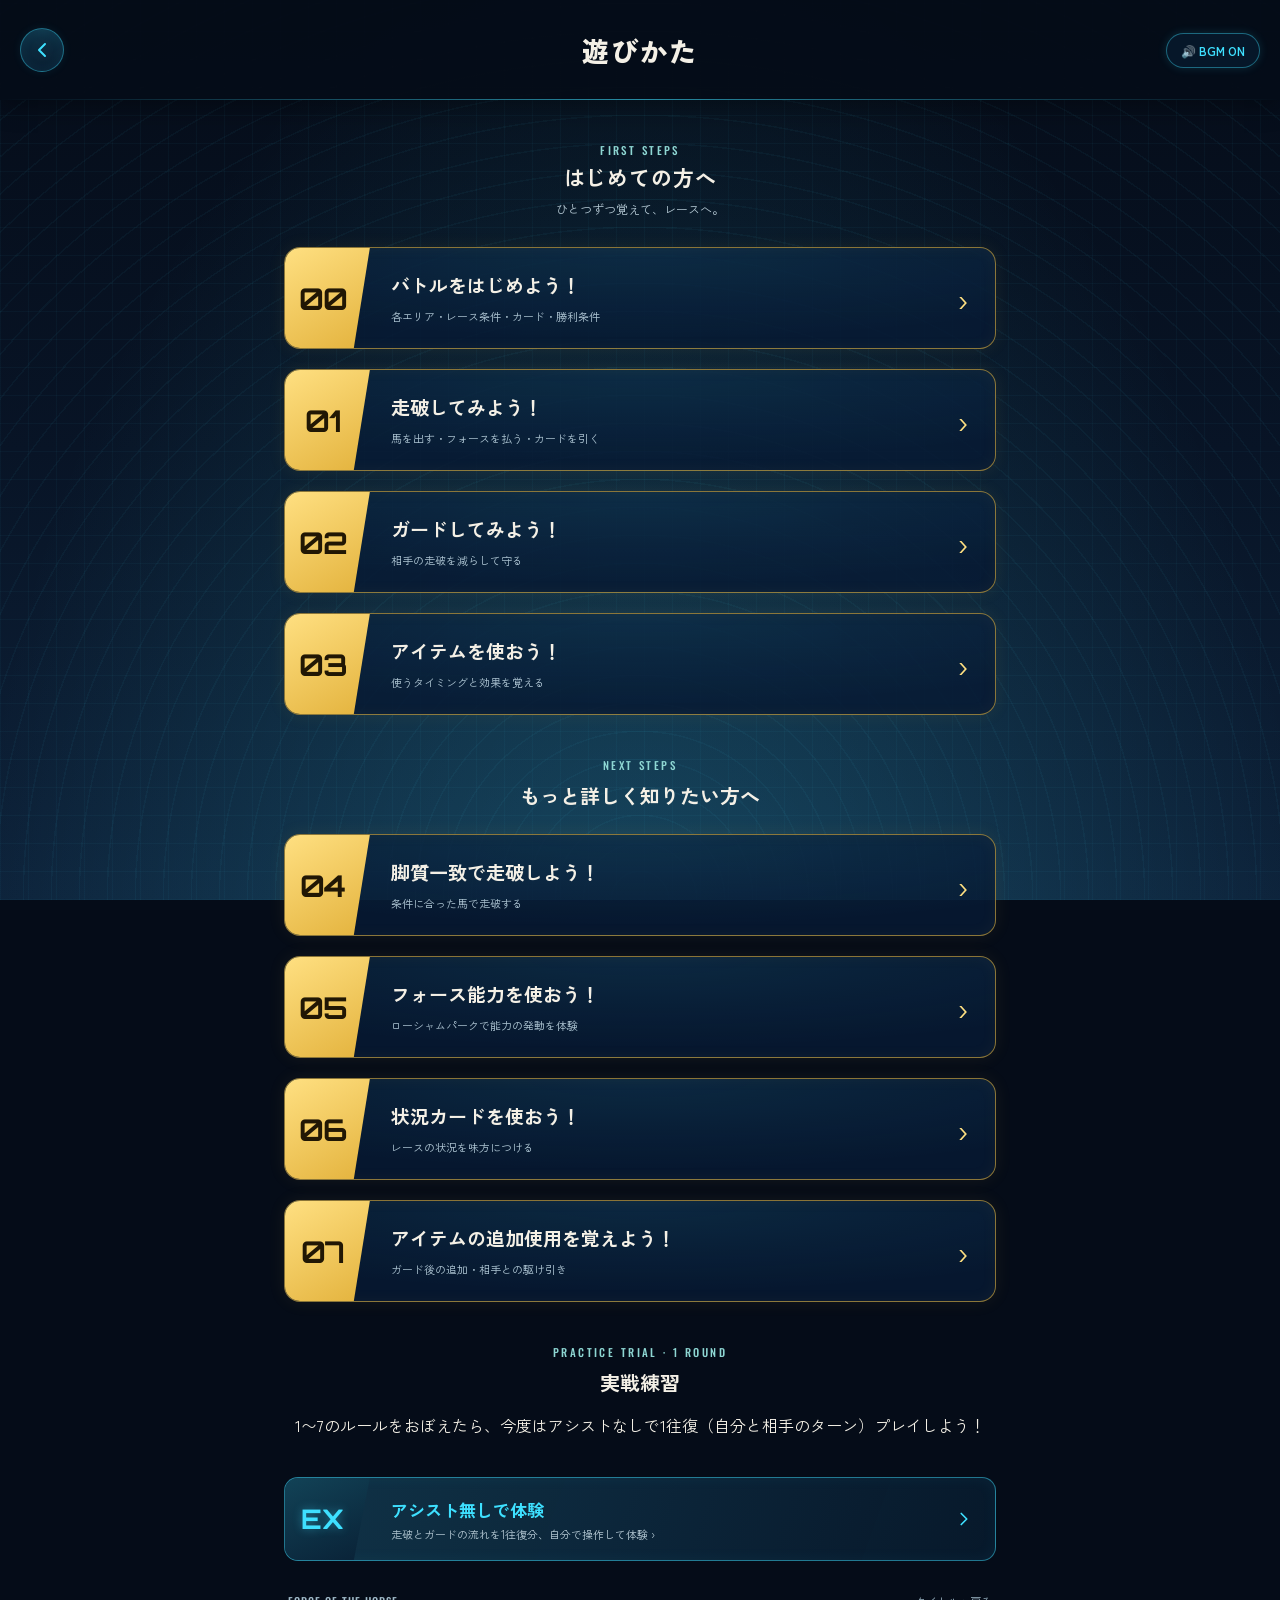
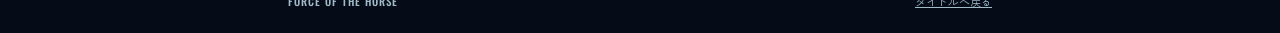
==== lessons.html @ b82bfff3 "feat: 実戦練習ボタンのバッジ内アイコンをレッスンカード連動の英字ロゴ【EX】に更新" ====
<!DOCTYPE html>
<html lang="ja">
<head>
  <!-- Google tag (gtag.js) -->
  <script async src="https://www.googletagmanager.com/gtag/js?id=G-0Z00J732MD"></script>
  <script>
    window.dataLayer = window.dataLayer || [];
    function gtag(){dataLayer.push(arguments);}
    gtag('js', new Date());

    gtag('config', 'G-0Z00J732MD');
  </script>
  <meta charset="UTF-8">
  <meta name="viewport" content="width=device-width, initial-scale=1, viewport-fit=cover">
  <meta name="robots" content="noindex, nofollow">
    <title>遊びかた — FORCE OF THE HORSE</title>
  <meta name="description" content="実名馬レースバトルカードゲーム「FORCE OF THE HORSE」をシュミレーターで体験しよう。">

  <!-- Favicon -->
  <link rel="icon" href="https://force-of-the-horse.com/wp-content/themes/foth/favicon.ico">
  <link rel="shortcut icon" href="https://force-of-the-horse.com/wp-content/themes/foth/favicon.ico" type="image/x-icon">

  <!-- OGP / Social Meta -->
  <meta property="og:type" content="website">
  <meta property="og:title" content="FORCE OF THE HORSE — CARD & STRATEGY SIMULATION">
  <meta property="og:description" content="実名馬レースバトルカードゲーム「FORCE OF THE HORSE」をシュミレーターで体験しよう。">
  <meta property="og:image" content="https://force-of-the-horse.com/wp-content/themes/foth/ogp.jpg">
  <meta property="og:site_name" content="FORCE OF THE HORSE">
  <meta name="twitter:card" content="summary_large_image">
  <meta name="twitter:title" content="FORCE OF THE HORSE — CARD & STRATEGY SIMULATION">
  <meta name="twitter:description" content="実名馬レースバトルカードゲーム「FORCE OF THE HORSE」をシュミレーターで体験しよう。">
  <meta name="twitter:image" content="https://force-of-the-horse.com/wp-content/themes/foth/ogp.jpg">
  <link rel="preconnect" href="https://fonts.googleapis.com">
  <link rel="preconnect" href="https://fonts.gstatic.com" crossorigin>
  <link href="https://fonts.googleapis.com/css2?family=Orbitron:wght@700&family=Oswald:wght@500;600&family=Zen+Kaku+Gothic+New:wght@400;500;700;900&display=swap" rel="stylesheet">
  <link rel="stylesheet" href="lessons.css?v=20261106_single">
</head>
<body>
  <header class="lesson-header">
    <a class="lesson-home" href="index.html" aria-label="タイトルへ戻る">
      <svg viewBox="0 0 24 24" aria-hidden="true"><path d="m15 6-6 6 6 6" /></svg>
    </a>
    <h1>遊びかた</h1>
    <button class="lesson-bgm-toggle" id="lessonBgmToggle" type="button" aria-label="BGM切り替え" title="BGMをOFFにする">🔊 BGM ON</button>
  </header>
  <main class="lesson-main">
    <section aria-labelledby="lesson-heading">
      <div class="lesson-intro">
        <p class="lesson-eyebrow">FIRST STEPS</p>
        <h2 id="lesson-heading">はじめての方へ</h2>
        <p>ひとつずつ覚えて、レースへ。</p>
      </div>
      <ol class="lesson-list" start="0">
        <li>
          <a class="lesson-card lesson-card-ready" href="tutorial.html?lesson=intro">
            <span class="lesson-number" aria-hidden="true">00</span>
            <span class="lesson-copy"><span class="lesson-title">バトルをはじめよう！</span><span class="lesson-detail">各エリア・レース条件・カード・勝利条件</span></span>
            <span class="lesson-arrow" aria-hidden="true">›</span>
          </a>
        </li>
        <li>
          <a class="lesson-card lesson-card-ready" href="tutorial.html?lesson=run">
            <span class="lesson-number" aria-hidden="true">01</span>
            <span class="lesson-copy"><span class="lesson-title">走破してみよう！</span><span class="lesson-detail">馬を出す・フォースを払う・カードを引く</span></span>
            <span class="lesson-arrow" aria-hidden="true">›</span>
          </a>
        </li>
        <li>
          <a class="lesson-card lesson-card-ready" href="tutorial.html?lesson=guard">
            <span class="lesson-number" aria-hidden="true">02</span>
            <span class="lesson-copy"><span class="lesson-title">ガードしてみよう！</span><span class="lesson-detail">相手の走破を減らして守る</span></span>
            <span class="lesson-arrow" aria-hidden="true">›</span>
          </a>
        </li>
        <li>
          <a class="lesson-card lesson-card-ready" href="tutorial.html?lesson=items">
            <span class="lesson-number" aria-hidden="true">03</span>
            <span class="lesson-copy"><span class="lesson-title">アイテムを使おう！</span><span class="lesson-detail">使うタイミングと効果を覚える</span></span>
            <span class="lesson-arrow" aria-hidden="true">›</span>
          </a>
        </li>
      </ol>
    </section>
    <section class="lesson-advanced" aria-labelledby="lesson-advanced-heading">
      <div class="lesson-section-heading">
        <p class="lesson-eyebrow">NEXT STEPS</p>
        <h2 id="lesson-advanced-heading">もっと詳しく知りたい方へ</h2>
      </div>
      <ol class="lesson-list" start="4">
        <li>
          <a class="lesson-card lesson-card-ready" href="tutorial.html?lesson=style">
            <span class="lesson-number" aria-hidden="true">04</span>
            <span class="lesson-copy"><span class="lesson-title">脚質一致で走破しよう！</span><span class="lesson-detail">条件に合った馬で走破する</span></span>
            <span class="lesson-arrow" aria-hidden="true">›</span>
          </a>
        </li>
        <li>
          <a class="lesson-card lesson-card-ready" href="tutorial.html?lesson=ability">
            <span class="lesson-number" aria-hidden="true">05</span>
            <span class="lesson-copy"><span class="lesson-title">フォース能力を使おう！</span><span class="lesson-detail">ローシャムパークで能力の発動を体験</span></span>
            <span class="lesson-arrow" aria-hidden="true">›</span>
          </a>
        </li>
        <li>
          <a class="lesson-card lesson-card-ready" href="tutorial.html?lesson=situation">
            <span class="lesson-number" aria-hidden="true">06</span>
            <span class="lesson-copy"><span class="lesson-title">状況カードを使おう！</span><span class="lesson-detail">レースの状況を味方につける</span></span>
            <span class="lesson-arrow" aria-hidden="true">›</span>
          </a>
        </li>
        <li>
          <a class="lesson-card lesson-card-ready" href="tutorial.html?lesson=responses">
            <span class="lesson-number" aria-hidden="true">07</span>
            <span class="lesson-copy"><span class="lesson-title">アイテムの追加使用を覚えよう！</span><span class="lesson-detail">ガード後の追加・相手との駆け引き</span></span>
            <span class="lesson-arrow" aria-hidden="true">›</span>
          </a>
        </li>
      </ol>
    </section>
    <section class="lesson-advanced lesson-freeplay-section" aria-labelledby="lesson-freeplay-heading">
      <div class="lesson-section-heading">
        <p class="lesson-eyebrow">PRACTICE TRIAL · 1 ROUND</p>
        <h2 id="lesson-freeplay-heading">実戦練習</h2>
        <p>1〜7のルールをおぼえたら、今度はアシストなしで1往復（自分と相手のターン）プレイしよう！</p>
      </div>
      <div class="lesson-freeplay-container">
        <a class="lesson-manual" href="tutorial.html?mode=manual" title="1〜7のルールをおぼえたら、今度はアシストなしで1往復（自分と相手のターン）プレイしよう！">
          <span class="lesson-number" aria-hidden="true">EX</span>
          <span>
            <strong>アシスト無しで体験</strong>
            <small>走破とガードの流れを1往復分、自分で操作して体験 ›</small>
          </span>
          <svg class="lesson-manual-arrow" viewBox="0 0 24 24" aria-hidden="true">
            <path d="m9 18 6-6-6-6"></path>
          </svg>
        </a>
      </div>
    </section>
    <footer class="lesson-footer"><span>FORCE OF THE HORSE</span><a href="index.html">タイトルへ戻る</a></footer>
  </main>

  <audio id="bgmAudio" loop preload="auto">
    <source src="audio/Cyber_Gallop_Overdrive.mp3" type="audio/mpeg">
    <source src="Cyber_Gallop_Overdrive.mp3" type="audio/mpeg">
  </audio>

  <script>
    (function () {
      'use strict';
      const bgm = document.getElementById('bgmAudio');
      const btn = document.getElementById('lessonBgmToggle');
      const BGM_SRC = 'audio/Cyber_Gallop_Overdrive.mp3';

      function isBgmEnabled() {
        try {
          return localStorage.getItem('foth_bgm_enabled') !== 'false';
        } catch (e) {
          return true;
        }
      }

      function saveBgmTime() {
        try {
          if (bgm && bgm.currentTime > 0) {
            sessionStorage.setItem('foth_bgm_time', String(bgm.currentTime));
            sessionStorage.setItem('foth_bgm_time_original', String(bgm.currentTime));
          }
        } catch (e) {}
      }

      function restoreBgmTime() {
        try {
          const savedTime = sessionStorage.getItem('foth_bgm_time') || sessionStorage.getItem('foth_bgm_time_original');
          if (savedTime && bgm) {
            const t = parseFloat(savedTime);
            if (isFinite(t) && t >= 0 && Math.abs(bgm.currentTime - t) > 1) {
              bgm.currentTime = t;
            }
          }
        } catch (e) {}
      }

      function updateUI() {
        const enabled = isBgmEnabled();
        if (btn) {
          btn.textContent = enabled ? '🔊 BGM ON' : '🔇 BGM OFF';
          btn.classList.toggle('is-off', !enabled);
          btn.title = enabled ? 'BGMをOFFにする' : 'BGMをONにする';
          btn.setAttribute('aria-pressed', enabled ? 'true' : 'false');
        }
      }

      function startBGM() {
        if (!bgm) return;
        if (!isBgmEnabled()) {
          if (!bgm.paused) bgm.pause();
          return;
        }
        if (bgm.paused) {
          restoreBgmTime();
          bgm.volume = 0.45;
          bgm.play().catch(function () {});
        }
      }

      if (bgm) {
        bgm.src = BGM_SRC;
        bgm.volume = 0.45;
        bgm.addEventListener('loadedmetadata', restoreBgmTime);
        bgm.addEventListener('timeupdate', saveBgmTime);
      }
      window.addEventListener('beforeunload', saveBgmTime);
      window.addEventListener('pagehide', saveBgmTime);

      document.querySelectorAll('a').forEach(function (link) {
        link.addEventListener('click', saveBgmTime);
      });

      updateUI();
      startBGM();

      document.addEventListener('click', function init() {
        if (isBgmEnabled()) {
          startBGM();
        }
        document.removeEventListener('click', init);
      }, { once: true });

      if (btn) {
        btn.addEventListener('click', function () {
          const next = !isBgmEnabled();
          try { localStorage.setItem('foth_bgm_enabled', next ? 'true' : 'false'); } catch (e) {}
          updateUI();
          if (next) {
            startBGM();
          } else if (bgm) {
            saveBgmTime();
            bgm.pause();
          }
        });
      }
    })();
  </script>
</body>
</html>
---- lessons.css ----
:root {
  color-scheme: dark;
  --rail: #f4f0e6;
  --cyan: #3ee0ff;
  --gold: #ffe082;
  font-family: 'Zen Kaku Gothic New', sans-serif;
  color: var(--rail);
  background: #050c18;
}

* { box-sizing: border-box; }
body {
  margin: 0;
  min-width: 280px;
  min-height: 100dvh;
  background:
    radial-gradient(ellipse at 50% 120%, rgba(62, 224, 255, .22), transparent 75%),
    repeating-radial-gradient(circle at 50% 100%, rgba(62, 224, 255, .04) 0 1.5px, transparent 1.5px 28px),
    repeating-linear-gradient(0deg, rgba(62, 224, 255, .035) 0 1px, transparent 1px 28px),
    repeating-linear-gradient(90deg, rgba(62, 224, 255, .035) 0 1px, transparent 1px 28px),
    linear-gradient(180deg, #050c18, #081426 50%, #0d223a);
  background-attachment: fixed;
}
a { color: inherit; }
button { font: inherit; }
.lesson-header {
  position: relative;
  display: flex;
  align-items: center;
  justify-content: center;
  min-height: 100px;
  padding: calc(22px + env(safe-area-inset-top, 0px)) 24px 22px;
  background: rgba(5, 12, 24, .94);
  box-shadow: 0 6px 24px #0005;
}
.lesson-header::after {
  content: '';
  position: absolute;
  inset: auto 0 0;
  height: 1px;
  background: linear-gradient(90deg, transparent, #3ee0ff99, transparent);
}
.lesson-header h1 { margin: 0; font-size: 27px; font-weight: 900; letter-spacing: .08em; color: var(--rail); }
.lesson-bgm-toggle {
  position: absolute;
  right: max(20px, env(safe-area-inset-right, 0px));
  display: flex;
  align-items: center;
  justify-content: center;
  padding: 8px 14px;
  font-size: 12px;
  font-weight: 700;
  border-radius: 20px;
  border: 1px solid rgba(62, 224, 255, 0.4);
  background: rgba(8, 26, 45, 0.85);
  color: var(--cyan);
  cursor: pointer;
  transition: all .2s;
  box-shadow: 0 0 10px rgba(62, 224, 255, 0.15);
}
.lesson-bgm-toggle:hover {
  border-color: var(--cyan);
  box-shadow: 0 0 14px rgba(62, 224, 255, 0.35);
}
.lesson-bgm-toggle.is-off {
  color: #8899aa;
  border-color: rgba(255, 255, 255, 0.2);
  background: rgba(10, 16, 25, 0.7);
  box-shadow: none;
}
@media (max-width: 480px) {
  .lesson-bgm-toggle {
    padding: 6px 10px;
    font-size: 11px;
  }
}

.lesson-home {
  position: absolute;
  left: max(20px, env(safe-area-inset-left, 0px));
  display: grid;
  place-items: center;
  width: 44px;
  height: 44px;
  border: 1px solid #3ee0ff66;
  border-radius: 50%;
  background: radial-gradient(circle at 50% 0, #3ee0ff22, transparent), #081a2d;
  color: var(--cyan);
  box-shadow: inset 0 0 12px #3ee0ff15, 0 0 10px #3ee0ff15;
  text-decoration: none;
}
.lesson-home svg {
  display: block;
  width: 24px;
  height: 24px;
  fill: none;
  stroke: currentColor;
  stroke-width: 2;
  stroke-linecap: round;
  stroke-linejoin: round;
}
.lesson-manual {
  position: relative;
  isolation: isolate;
  overflow: hidden;
  display: flex;
  align-items: center;
  gap: 16px;
  min-height: 84px;
  padding: 16px 20px 16px 106px;
  margin-top: 36px;
  margin-bottom: 28px;
  border: 1px solid #3ee0ff77;
  border-radius: 14px;
  background: linear-gradient(110deg, #103348, #081a2de6);
  box-shadow: inset 0 0 16px #3ee0ff0d;
  text-decoration: none;
  transition: border-color .18s, background .18s;
}
.lesson-manual .lesson-number {
  position: absolute;
  inset: -1px auto -1px -1px;
  display: grid;
  place-items: center;
  width: 86px;
  padding-right: 8px;
  clip-path: polygon(0 0, 100% 0, 81% 100%, 0 100%);
  background: linear-gradient(155deg, #124357, #092136);
  color: var(--cyan);
  font: 700 27px/1 'Orbitron', sans-serif;
  letter-spacing: .02em;
  text-shadow: 0 0 10px #3ee0ff66;
}
.lesson-freeplay-container {
  display: grid;
}
.lesson-freeplay-container .lesson-manual {
  margin-top: 0;
  margin-bottom: 0;
}
.lesson-manual > span:not(.lesson-number) { display: grid; gap: 4px; min-width: 0; }
.lesson-manual strong { font-size: 17px; color: var(--cyan); }
.lesson-manual small { font-size: 11px; color: #b4c8d3; }
.lesson-manual svg { flex: none; fill: none; stroke: var(--cyan); stroke-width: 1.8; stroke-linecap: round; stroke-linejoin: round; }
.lesson-manual-icon { width: 32px; height: 32px; }
.lesson-manual-arrow { width: 22px; height: 22px; margin-left: auto; }
.lesson-manual:hover { border-color: var(--cyan); background: linear-gradient(110deg, #174558, #0b2339); }
.lesson-manual:hover .lesson-number {
  background: linear-gradient(155deg, #18526d, #0d3049);
}
.lesson-brand { position: absolute; right: 24px; font: 700 15px 'Orbitron', sans-serif; letter-spacing: .15em; color: var(--cyan); text-shadow: 0 0 10px #3ee0ff55; }
.lesson-main {
  max-width: 760px;
  margin: 0 auto;
  padding: 0 24px calc(24px + env(safe-area-inset-bottom, 0px));
}
.lesson-intro { padding: 34px 0 30px; text-align: center; }
.lesson-eyebrow { margin: 8px 0 4px; font: 500 11px 'Oswald', sans-serif; letter-spacing: .22em; color: #8ed7d3; }
.lesson-intro h2 { margin: 0; font-size: 21px; font-weight: 700; letter-spacing: .04em; }
.lesson-intro > p:last-child { margin: 8px 0 0; font-size: 12px; color: #b4c8d3; }
.lesson-list { display: grid; gap: 20px; list-style: none; margin: 0; padding: 0; }
.lesson-advanced { margin-top: 42px; }
.lesson-section-heading { padding: 0 0 24px; text-align: center; }
.lesson-section-heading h2 { margin: 8px 0 0; font-size: 20px; font-weight: 700; }
.lesson-card {
  position: relative;
  isolation: isolate;
  display: flex;
  align-items: center;
  width: 100%;
  min-height: 102px;
  padding: 18px 72px 18px 106px;
  overflow: hidden;
  border: 1px solid #3ee0ff55;
  border-radius: 16px;
  background: radial-gradient(120% 140% at 50% 0%, #3ee0ff16, transparent 65%), rgba(8, 26, 52, .85);
  box-shadow: inset 0 0 16px #3ee0ff0d, 0 6px 16px #0004;
  text-align: left;
  text-decoration: none;
}
.lesson-number {
  position: absolute;
  inset: -1px auto -1px -1px;
  display: grid;
  place-items: center;
  width: 86px;
  padding-right: 8px;
  clip-path: polygon(0 0, 100% 0, 81% 100%, 0 100%);
  background: linear-gradient(155deg, #124357, #092136);
  color: var(--cyan);
  font: 700 30px 'Orbitron', sans-serif;
  text-shadow: 0 0 10px #3ee0ff66;
  letter-spacing: -.02em;
}
.lesson-copy { position: relative; z-index: 1; display: grid; gap: 7px; min-width: 0; }
.lesson-title { font-size: 19px; font-weight: 700; line-height: 1.5; }
.lesson-detail { font-size: 11px; line-height: 1.65; color: #aec5d3; }
.lesson-arrow { position: absolute; right: 27px; font-size: 31px; color: var(--gold); }
.lesson-card-ready { border-color: #e3b23c99; box-shadow: inset 0 0 16px #e3b23c0c, 0 0 18px #e3b23c14; transition: transform .18s, box-shadow .18s; }
.lesson-card-ready .lesson-number { color: #211704; background: linear-gradient(150deg, #ffe082, #e3b23c); text-shadow: none; }
.lesson-card-ready:hover { transform: translateY(-2px); box-shadow: 0 0 24px #e3b23c33; }
.lesson-card:disabled { color: #c1d0d9; cursor: default; }
.lesson-status { position: absolute; right: 20px; padding: 4px 8px; border: 1px solid #3ee0ff33; border-radius: 20px; background: #050c1855; color: #a1bbc9; font-size: 10px; white-space: nowrap; }
.lesson-footer { display: flex; align-items: center; justify-content: space-between; gap: 20px; padding: 32px 4px 0; color: #a1bbc9; font-size: 11px; }
.lesson-footer > span { font: 500 11px 'Oswald', sans-serif; letter-spacing: .09em; }
a:focus-visible { outline: 3px solid var(--cyan); outline-offset: 5px; }
@media (max-width: 480px) {
  .lesson-header { min-height: 86px; }
  .lesson-header h1 { font-size: 24px; }
  .lesson-brand { display: none; }
  .lesson-main { padding-left: 20px; padding-right: 20px; }
  .lesson-intro { padding-top: 28px; padding-bottom: 26px; }
  .lesson-card { min-height: 92px; padding: 16px 54px 16px 76px; }
  .lesson-number { width: 65px; font-size: 24px; }
  .lesson-manual { min-height: 74px; padding: 14px 16px 14px 78px; }
  .lesson-manual .lesson-number { width: 65px; padding-right: 6px; font-size: 21px; }
  .lesson-manual-icon { width: 26px; height: 26px; }
  .lesson-manual strong { font-size: 15px; }
  .lesson-manual small { font-size: 10px; }
  .lesson-title { font-size: 15px; }
  .lesson-detail { font-size: 10px; }
  .lesson-status { right: 12px; padding: 3px 5px; font-size: 9px; }
  .lesson-list { gap: 17px; }
  .lesson-arrow { right: 21px; }
}
@media (prefers-reduced-motion: reduce) {
  .lesson-card-ready { transition: none; }
}
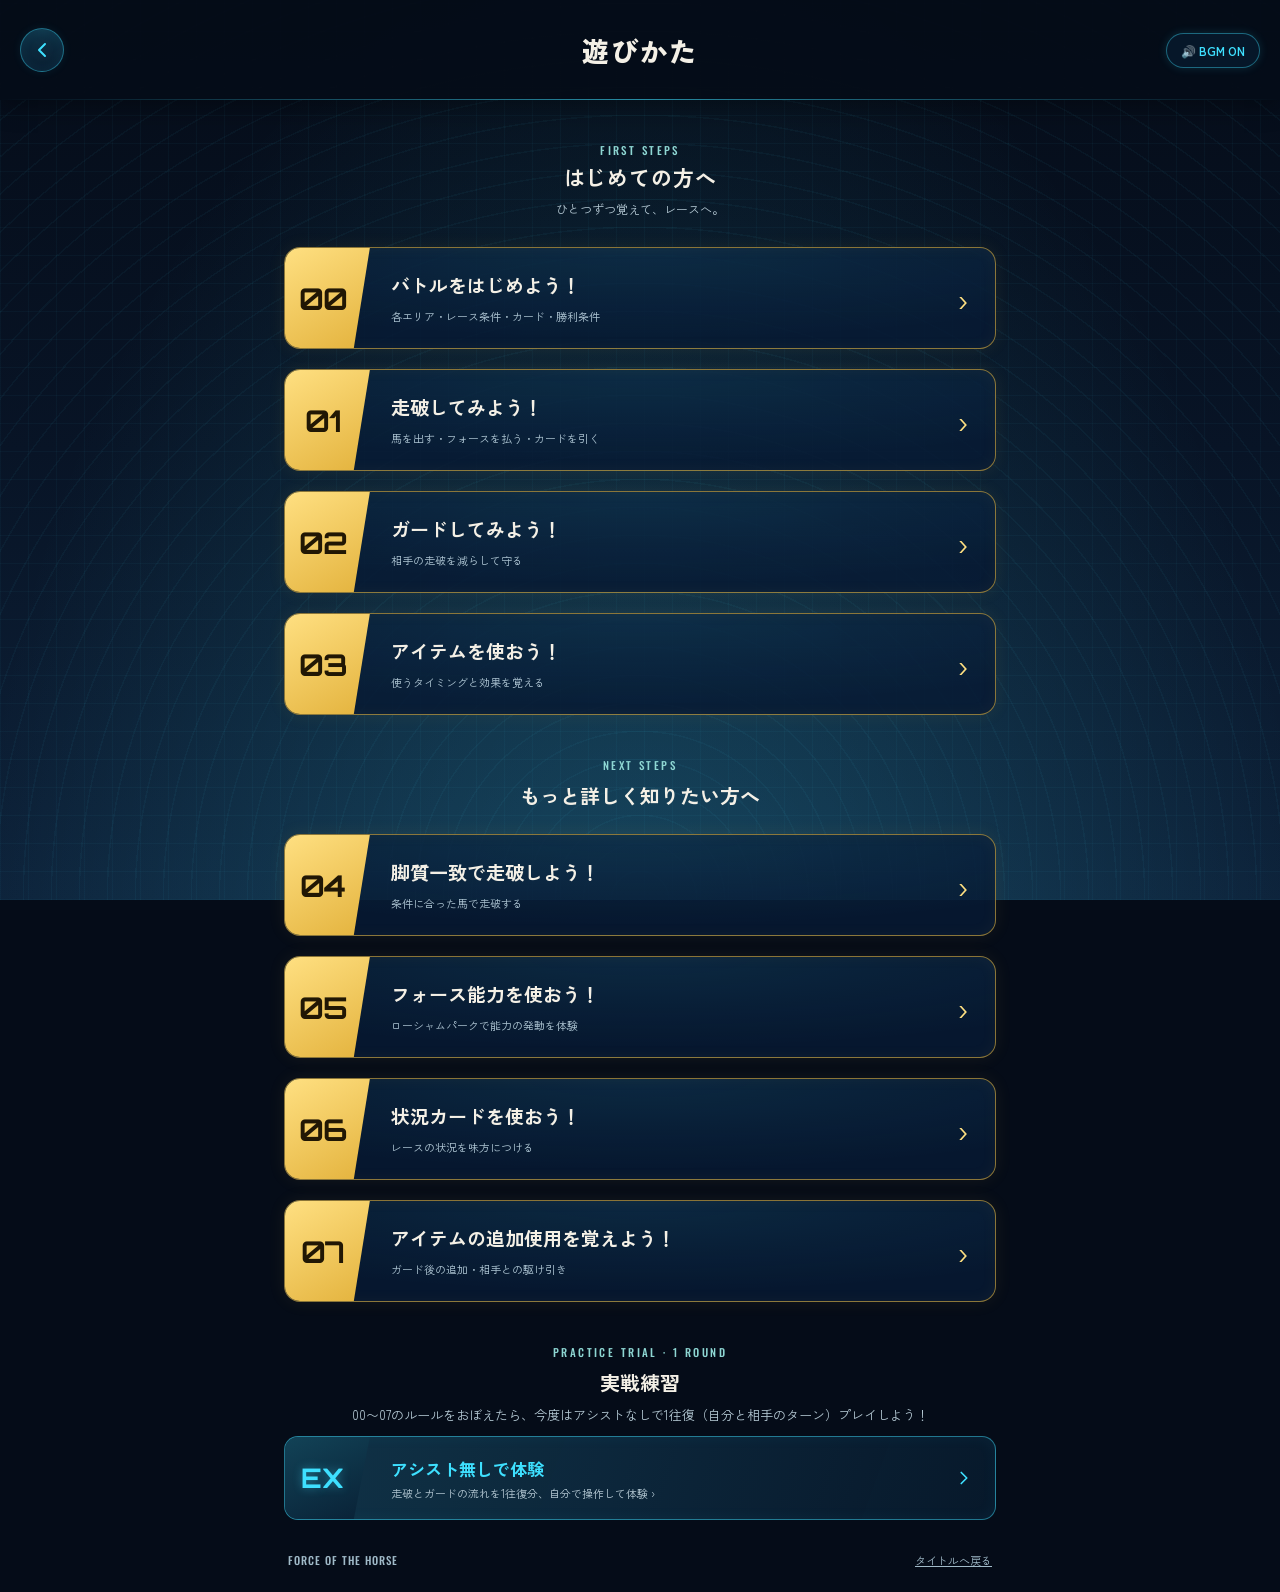
==== commit 5fcc0d43: "fix: 実戦練習の説明文を「00〜07のルールをおぼえたら〜」に更新" ====
--- a/lessons.html
+++ b/lessons.html
@@ -121,10 +121,10 @@
       <div class="lesson-section-heading">
         <p class="lesson-eyebrow">PRACTICE TRIAL · 1 ROUND</p>
         <h2 id="lesson-freeplay-heading">実戦練習</h2>
-        <p>1〜7のルールをおぼえたら、今度はアシストなしで1往復（自分と相手のターン）プレイしよう！</p>
+        <p>00〜07のルールをおぼえたら、今度はアシストなしで1往復（自分と相手のターン）プレイしよう！</p>
       </div>
       <div class="lesson-freeplay-container">
-        <a class="lesson-manual" href="tutorial.html?mode=manual" title="1〜7のルールをおぼえたら、今度はアシストなしで1往復（自分と相手のターン）プレイしよう！">
+        <a class="lesson-manual" href="tutorial.html?mode=manual" title="00〜07のルールをおぼえたら、今度はアシストなしで1往復（自分と相手のターン）プレイしよう！">
           <span class="lesson-number" aria-hidden="true">EX</span>
           <span>
             <strong>アシスト無しで体験</strong>
--- a/lessons.css
+++ b/lessons.css
@@ -137,6 +137,15 @@
 .lesson-freeplay-container .lesson-manual {
   margin-top: 0;
   margin-bottom: 0;
+}
+.lesson-freeplay-section .lesson-section-heading {
+  padding-bottom: 12px;
+}
+.lesson-freeplay-section .lesson-section-heading p:last-child {
+  margin-top: 8px;
+  margin-bottom: 0;
+  font-size: 13px;
+  color: #b4c8d3;
 }
 .lesson-manual > span:not(.lesson-number) { display: grid; gap: 4px; min-width: 0; }
 .lesson-manual strong { font-size: 17px; color: var(--cyan); }
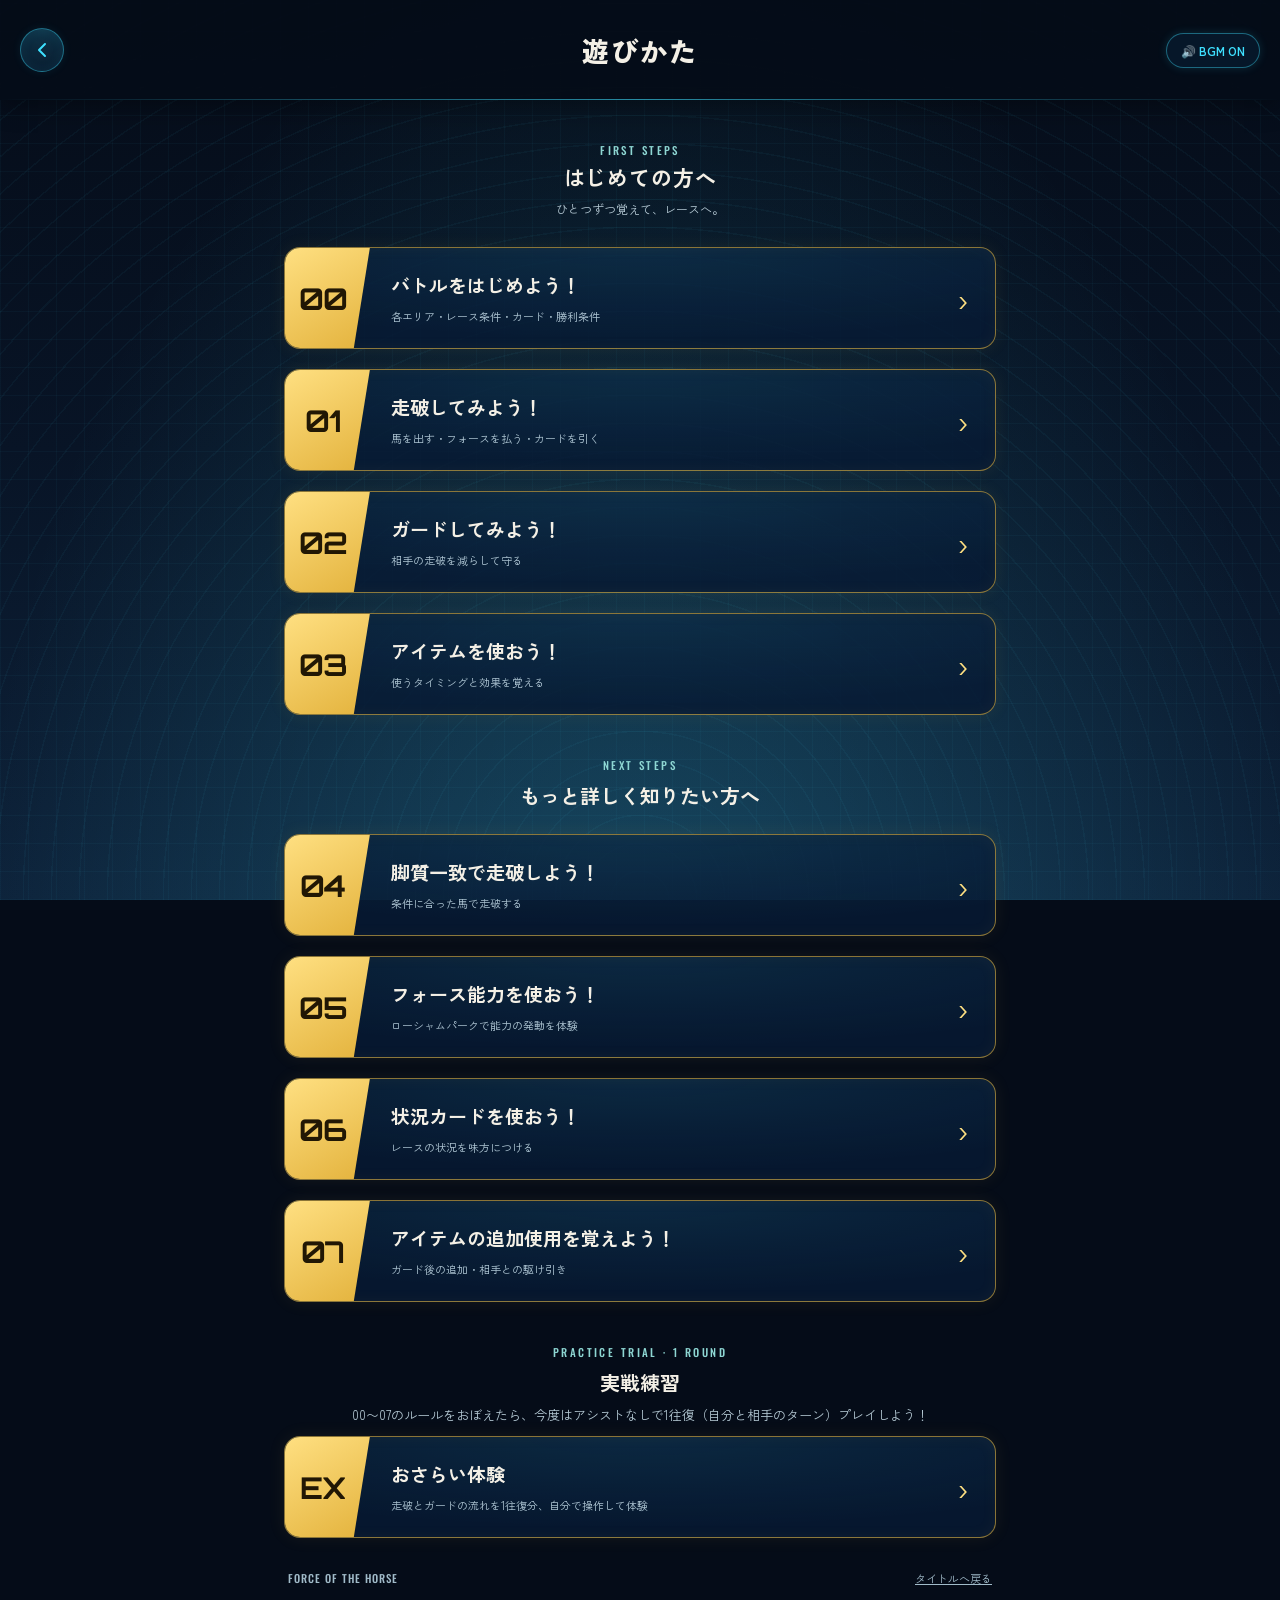
==== commit 055ae817: "feat: EX枠を00〜07と同じ色合い(ゴールド・同一カードスタイル)に統一し、見出しを「おさらい体験」に更新" ====
--- a/lessons.html
+++ b/lessons.html
@@ -124,15 +124,13 @@
         <p>00〜07のルールをおぼえたら、今度はアシストなしで1往復（自分と相手のターン）プレイしよう！</p>
       </div>
       <div class="lesson-freeplay-container">
-        <a class="lesson-manual" href="tutorial.html?mode=manual" title="00〜07のルールをおぼえたら、今度はアシストなしで1往復（自分と相手のターン）プレイしよう！">
+        <a class="lesson-card lesson-card-ready" href="tutorial.html?mode=manual" title="00〜07のルールをおぼえたら、今度はアシストなしで1往復（自分と相手のターン）プレイしよう！">
           <span class="lesson-number" aria-hidden="true">EX</span>
-          <span>
-            <strong>アシスト無しで体験</strong>
-            <small>走破とガードの流れを1往復分、自分で操作して体験 ›</small>
+          <span class="lesson-copy">
+            <span class="lesson-title">おさらい体験</span>
+            <span class="lesson-detail">走破とガードの流れを1往復分、自分で操作して体験</span>
           </span>
-          <svg class="lesson-manual-arrow" viewBox="0 0 24 24" aria-hidden="true">
-            <path d="m9 18 6-6-6-6"></path>
-          </svg>
+          <span class="lesson-arrow" aria-hidden="true">›</span>
         </a>
       </div>
     </section>
--- a/lessons.css
+++ b/lessons.css
@@ -99,44 +99,8 @@
   stroke-linecap: round;
   stroke-linejoin: round;
 }
-.lesson-manual {
-  position: relative;
-  isolation: isolate;
-  overflow: hidden;
-  display: flex;
-  align-items: center;
-  gap: 16px;
-  min-height: 84px;
-  padding: 16px 20px 16px 106px;
-  margin-top: 36px;
-  margin-bottom: 28px;
-  border: 1px solid #3ee0ff77;
-  border-radius: 14px;
-  background: linear-gradient(110deg, #103348, #081a2de6);
-  box-shadow: inset 0 0 16px #3ee0ff0d;
-  text-decoration: none;
-  transition: border-color .18s, background .18s;
-}
-.lesson-manual .lesson-number {
-  position: absolute;
-  inset: -1px auto -1px -1px;
-  display: grid;
-  place-items: center;
-  width: 86px;
-  padding-right: 8px;
-  clip-path: polygon(0 0, 100% 0, 81% 100%, 0 100%);
-  background: linear-gradient(155deg, #124357, #092136);
-  color: var(--cyan);
-  font: 700 27px/1 'Orbitron', sans-serif;
-  letter-spacing: .02em;
-  text-shadow: 0 0 10px #3ee0ff66;
-}
 .lesson-freeplay-container {
   display: grid;
-}
-.lesson-freeplay-container .lesson-manual {
-  margin-top: 0;
-  margin-bottom: 0;
 }
 .lesson-freeplay-section .lesson-section-heading {
   padding-bottom: 12px;
@@ -146,16 +110,6 @@
   margin-bottom: 0;
   font-size: 13px;
   color: #b4c8d3;
-}
-.lesson-manual > span:not(.lesson-number) { display: grid; gap: 4px; min-width: 0; }
-.lesson-manual strong { font-size: 17px; color: var(--cyan); }
-.lesson-manual small { font-size: 11px; color: #b4c8d3; }
-.lesson-manual svg { flex: none; fill: none; stroke: var(--cyan); stroke-width: 1.8; stroke-linecap: round; stroke-linejoin: round; }
-.lesson-manual-icon { width: 32px; height: 32px; }
-.lesson-manual-arrow { width: 22px; height: 22px; margin-left: auto; }
-.lesson-manual:hover { border-color: var(--cyan); background: linear-gradient(110deg, #174558, #0b2339); }
-.lesson-manual:hover .lesson-number {
-  background: linear-gradient(155deg, #18526d, #0d3049);
 }
 .lesson-brand { position: absolute; right: 24px; font: 700 15px 'Orbitron', sans-serif; letter-spacing: .15em; color: var(--cyan); text-shadow: 0 0 10px #3ee0ff55; }
 .lesson-main {
@@ -221,11 +175,6 @@
   .lesson-intro { padding-top: 28px; padding-bottom: 26px; }
   .lesson-card { min-height: 92px; padding: 16px 54px 16px 76px; }
   .lesson-number { width: 65px; font-size: 24px; }
-  .lesson-manual { min-height: 74px; padding: 14px 16px 14px 78px; }
-  .lesson-manual .lesson-number { width: 65px; padding-right: 6px; font-size: 21px; }
-  .lesson-manual-icon { width: 26px; height: 26px; }
-  .lesson-manual strong { font-size: 15px; }
-  .lesson-manual small { font-size: 10px; }
   .lesson-title { font-size: 15px; }
   .lesson-detail { font-size: 10px; }
   .lesson-status { right: 12px; padding: 3px 5px; font-size: 9px; }
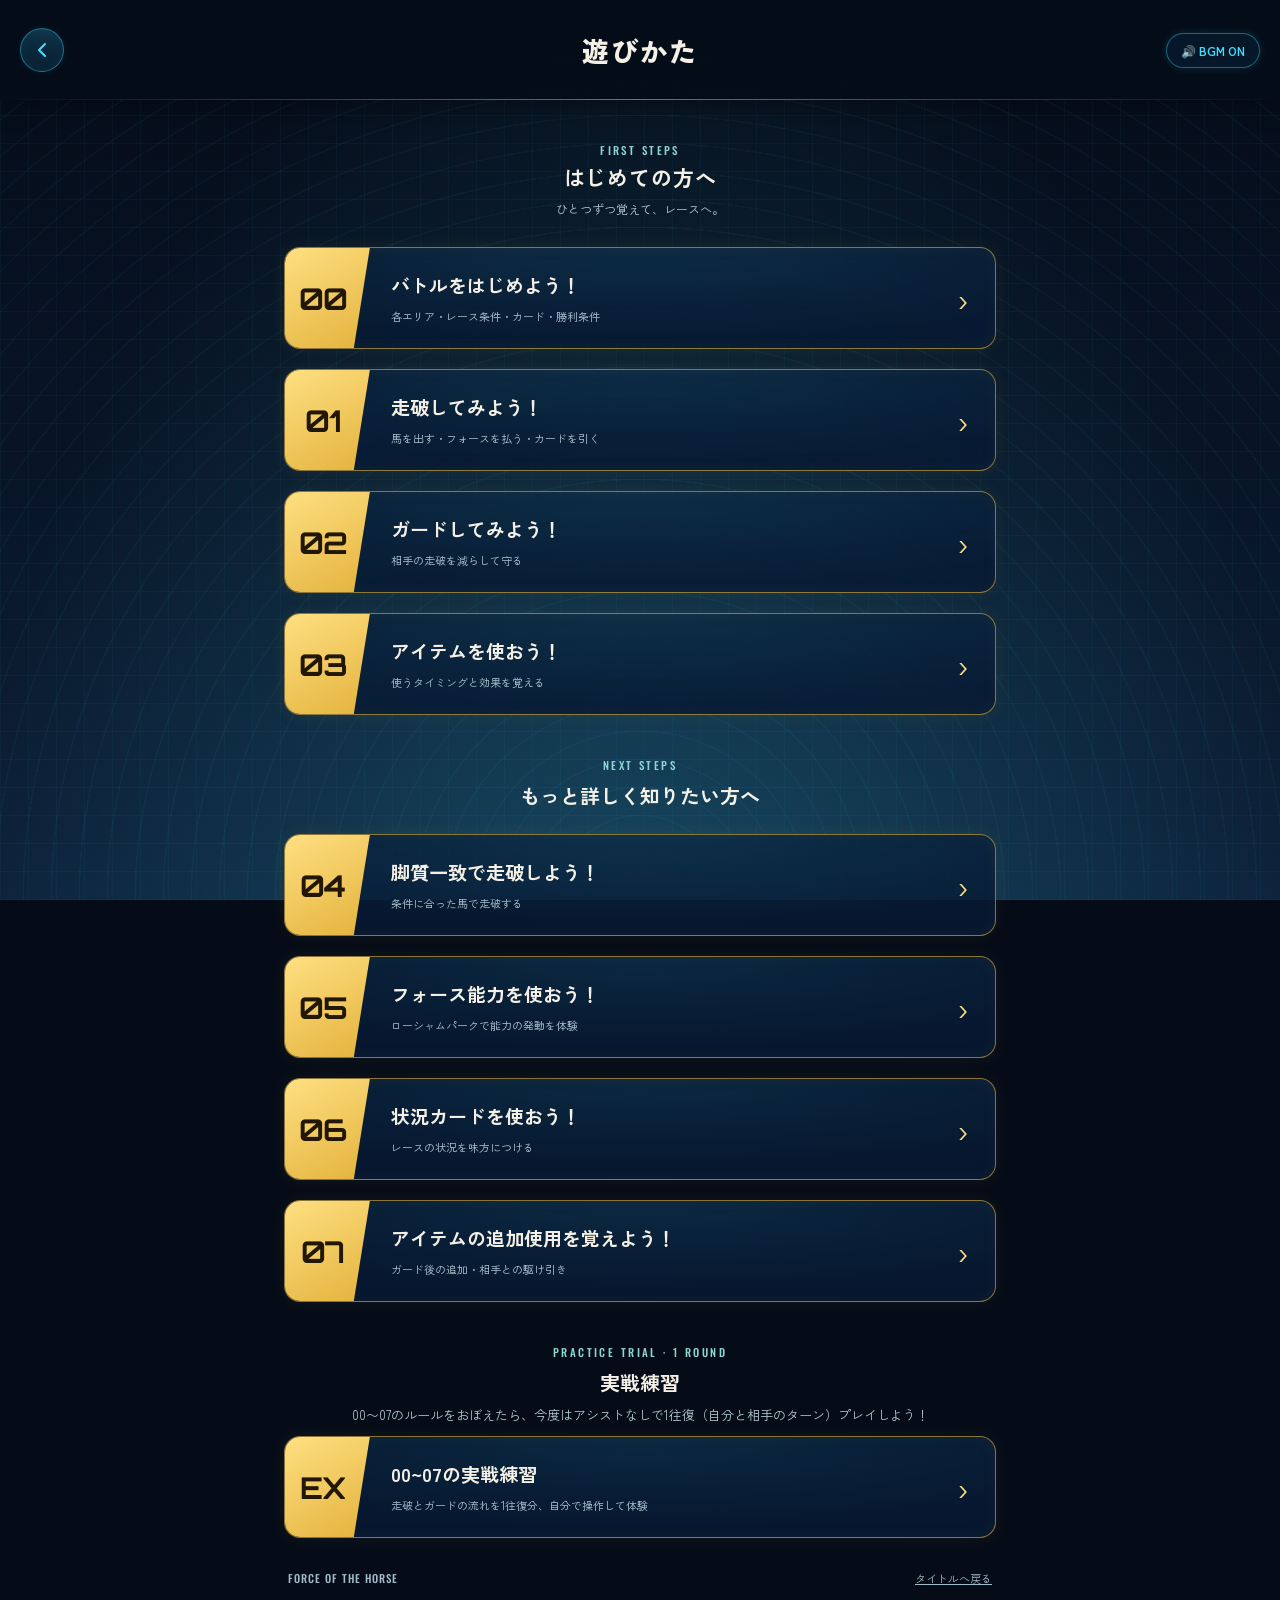
==== commit ba27a0f9: "fix: EXカードのタイトルを「00~07の実戦練習」に更新" ====
--- a/lessons.html
+++ b/lessons.html
@@ -127,7 +127,7 @@
         <a class="lesson-card lesson-card-ready" href="tutorial.html?mode=manual" title="00〜07のルールをおぼえたら、今度はアシストなしで1往復（自分と相手のターン）プレイしよう！">
           <span class="lesson-number" aria-hidden="true">EX</span>
           <span class="lesson-copy">
-            <span class="lesson-title">おさらい体験</span>
+            <span class="lesson-title">00~07の実戦練習</span>
             <span class="lesson-detail">走破とガードの流れを1往復分、自分で操作して体験</span>
           </span>
           <span class="lesson-arrow" aria-hidden="true">›</span>
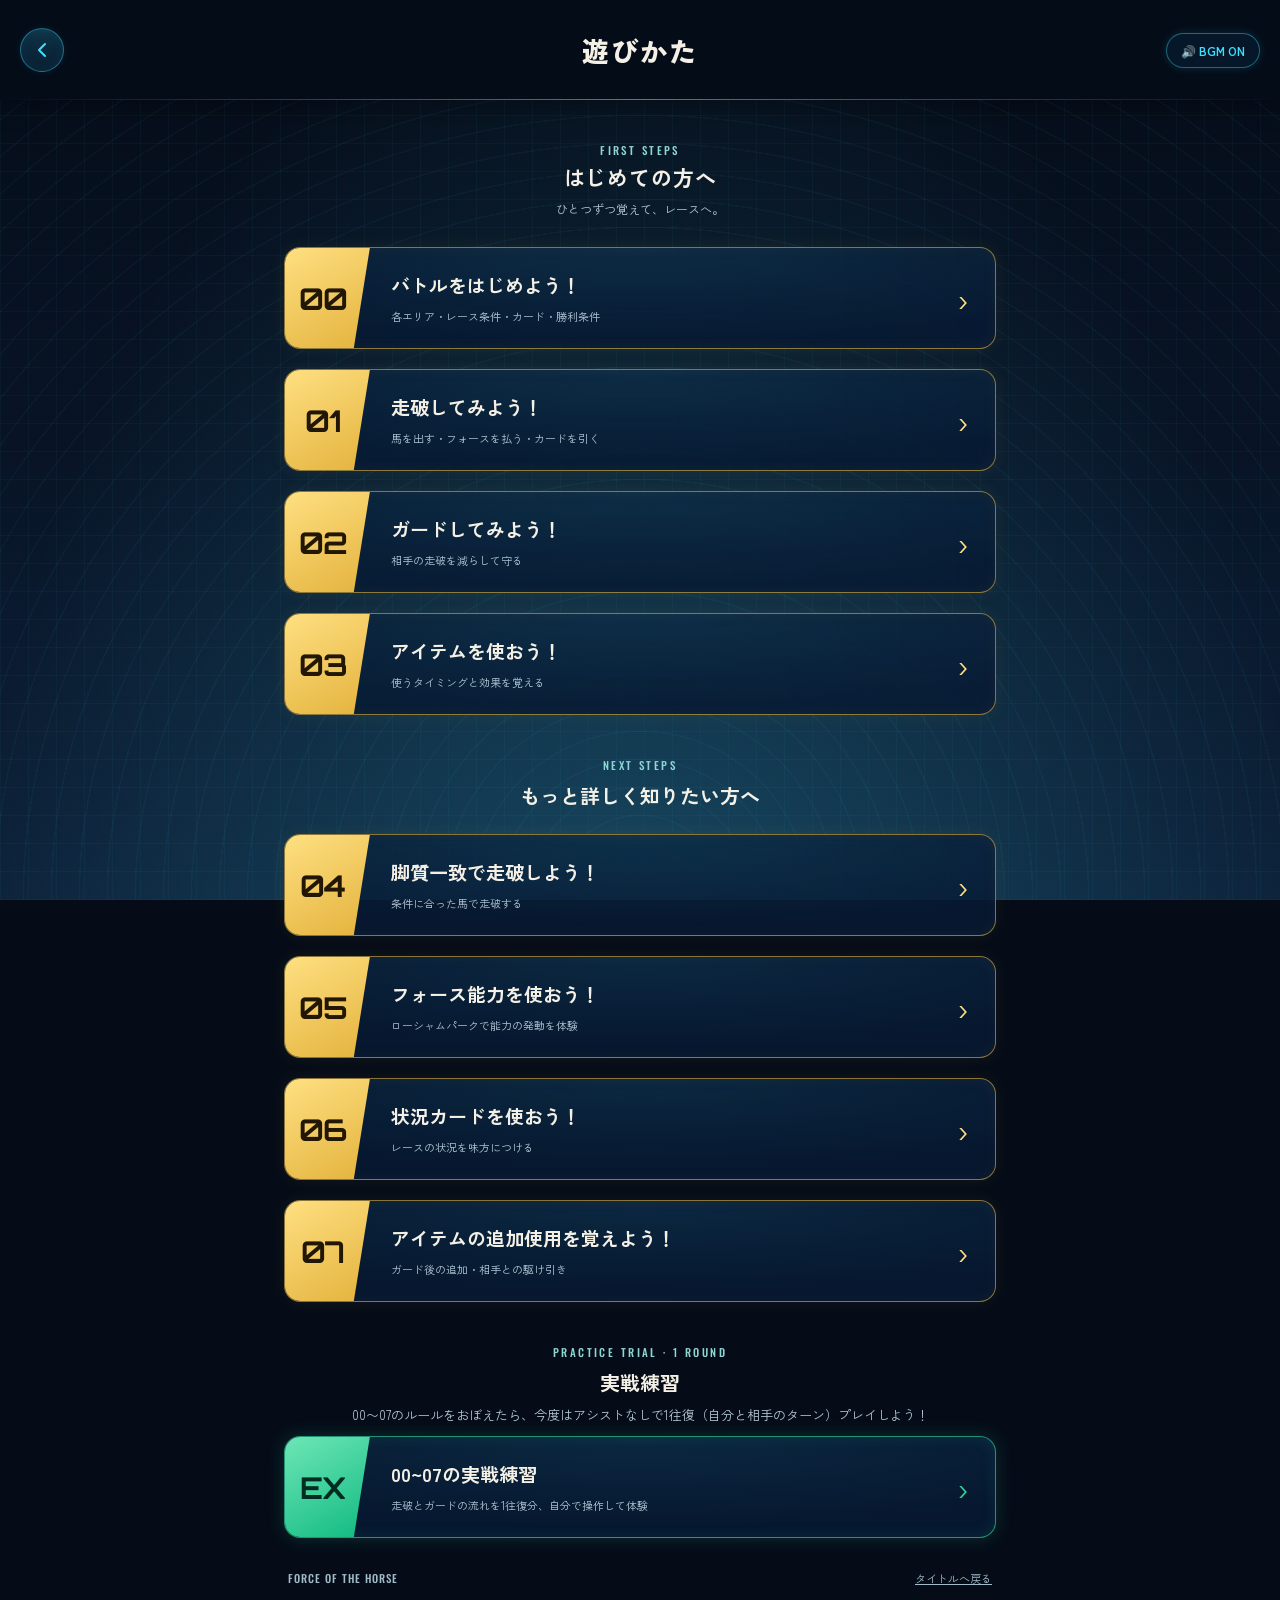
==== commit b9fb2a81: "feat: EXカードのアクセントカラーをエメラルド・ミント系(芝生ターフ)に変更" ====
--- a/lessons.html
+++ b/lessons.html
@@ -124,7 +124,7 @@
         <p>00〜07のルールをおぼえたら、今度はアシストなしで1往復（自分と相手のターン）プレイしよう！</p>
       </div>
       <div class="lesson-freeplay-container">
-        <a class="lesson-card lesson-card-ready" href="tutorial.html?mode=manual" title="00〜07のルールをおぼえたら、今度はアシストなしで1往復（自分と相手のターン）プレイしよう！">
+        <a class="lesson-card lesson-card-ready lesson-card-ex" href="tutorial.html?mode=manual" title="00〜07のルールをおぼえたら、今度はアシストなしで1往復（自分と相手のターン）プレイしよう！">
           <span class="lesson-number" aria-hidden="true">EX</span>
           <span class="lesson-copy">
             <span class="lesson-title">00~07の実戦練習</span>
--- a/lessons.css
+++ b/lessons.css
@@ -162,6 +162,23 @@
 .lesson-card-ready { border-color: #e3b23c99; box-shadow: inset 0 0 16px #e3b23c0c, 0 0 18px #e3b23c14; transition: transform .18s, box-shadow .18s; }
 .lesson-card-ready .lesson-number { color: #211704; background: linear-gradient(150deg, #ffe082, #e3b23c); text-shadow: none; }
 .lesson-card-ready:hover { transform: translateY(-2px); box-shadow: 0 0 24px #e3b23c33; }
+/* 実戦練習（EX）カード：エメラルド・ミント（芝生ターフ）アクセント */
+.lesson-card-ex {
+  border-color: rgba(52, 211, 153, 0.65);
+  box-shadow: inset 0 0 16px rgba(52, 211, 153, 0.1), 0 0 18px rgba(52, 211, 153, 0.18);
+}
+.lesson-card-ex .lesson-number {
+  color: #022c22;
+  background: linear-gradient(150deg, #6ee7b7, #10b981);
+  text-shadow: none;
+}
+.lesson-card-ex:hover {
+  border-color: #6ee7b7;
+  box-shadow: 0 0 24px rgba(52, 211, 153, 0.35);
+}
+.lesson-card-ex .lesson-arrow {
+  color: #34d399;
+}
 .lesson-card:disabled { color: #c1d0d9; cursor: default; }
 .lesson-status { position: absolute; right: 20px; padding: 4px 8px; border: 1px solid #3ee0ff33; border-radius: 20px; background: #050c1855; color: #a1bbc9; font-size: 10px; white-space: nowrap; }
 .lesson-footer { display: flex; align-items: center; justify-content: space-between; gap: 20px; padding: 32px 4px 0; color: #a1bbc9; font-size: 11px; }
